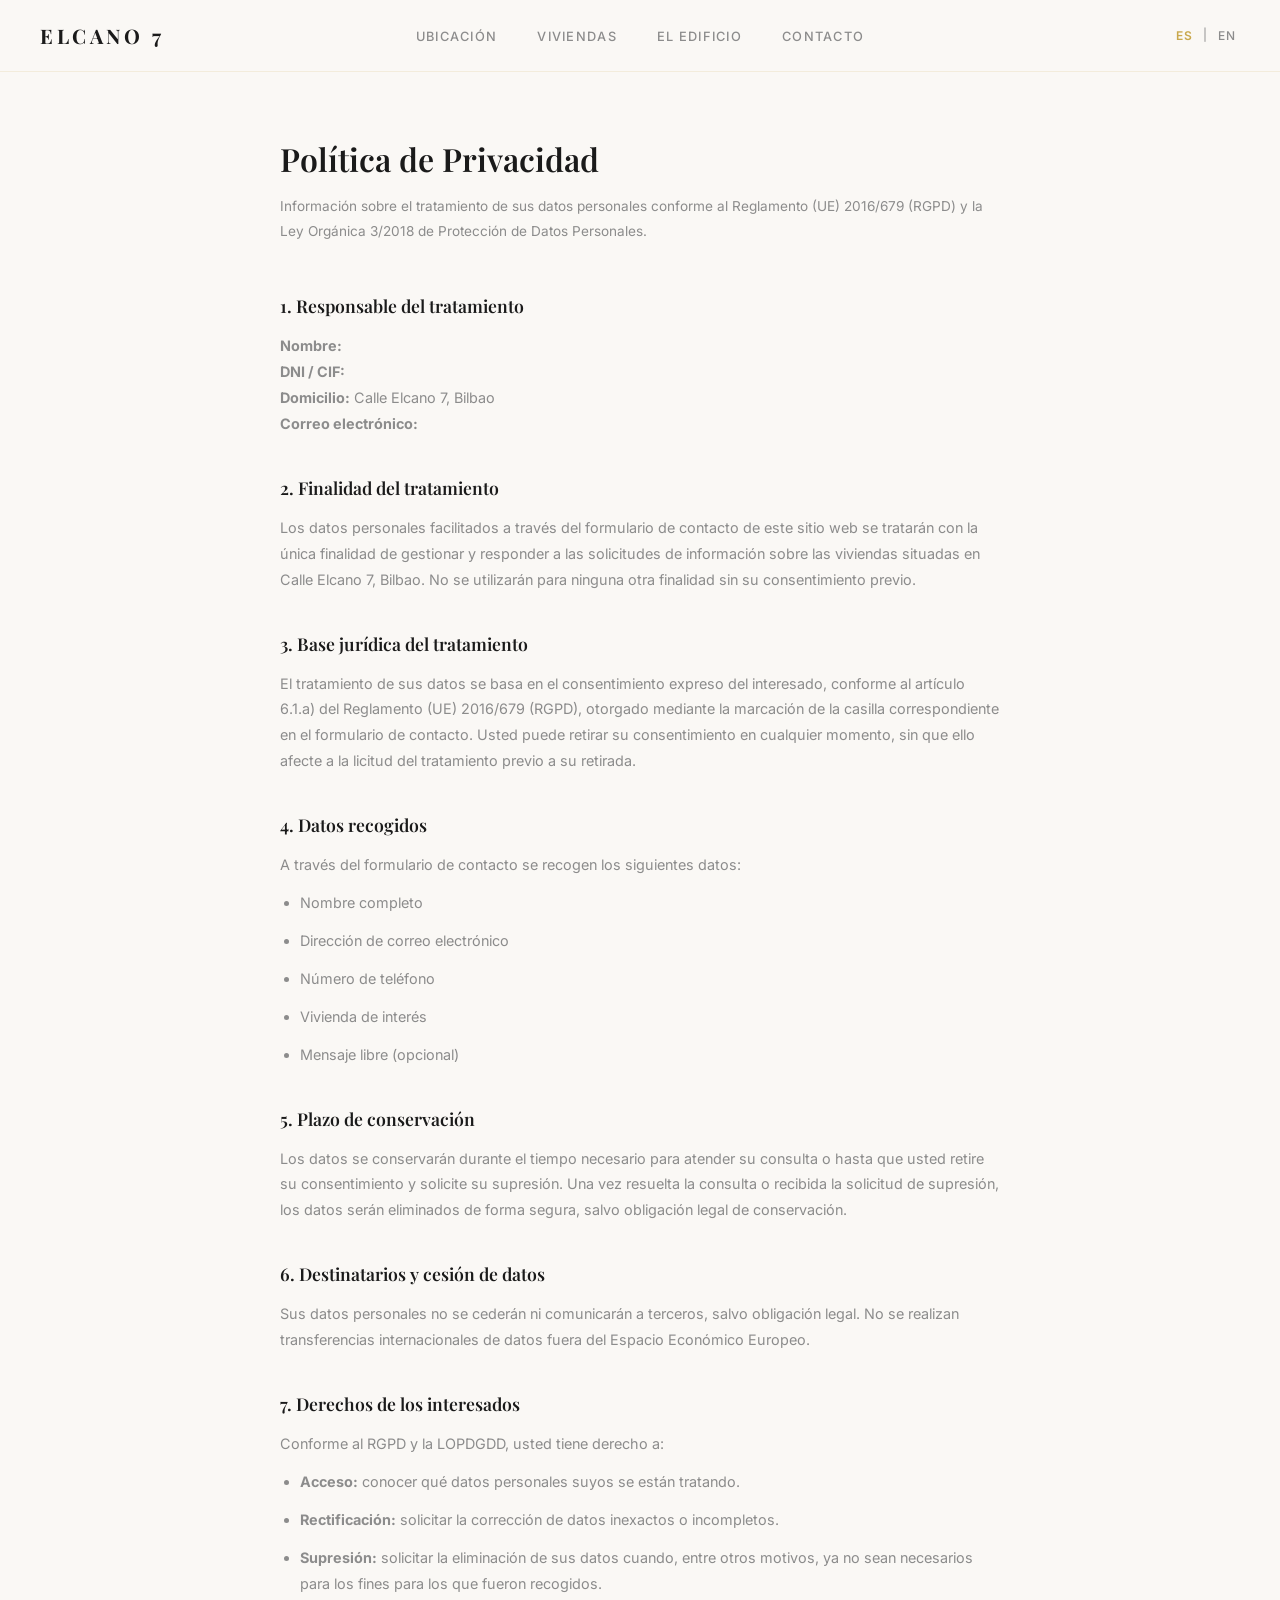
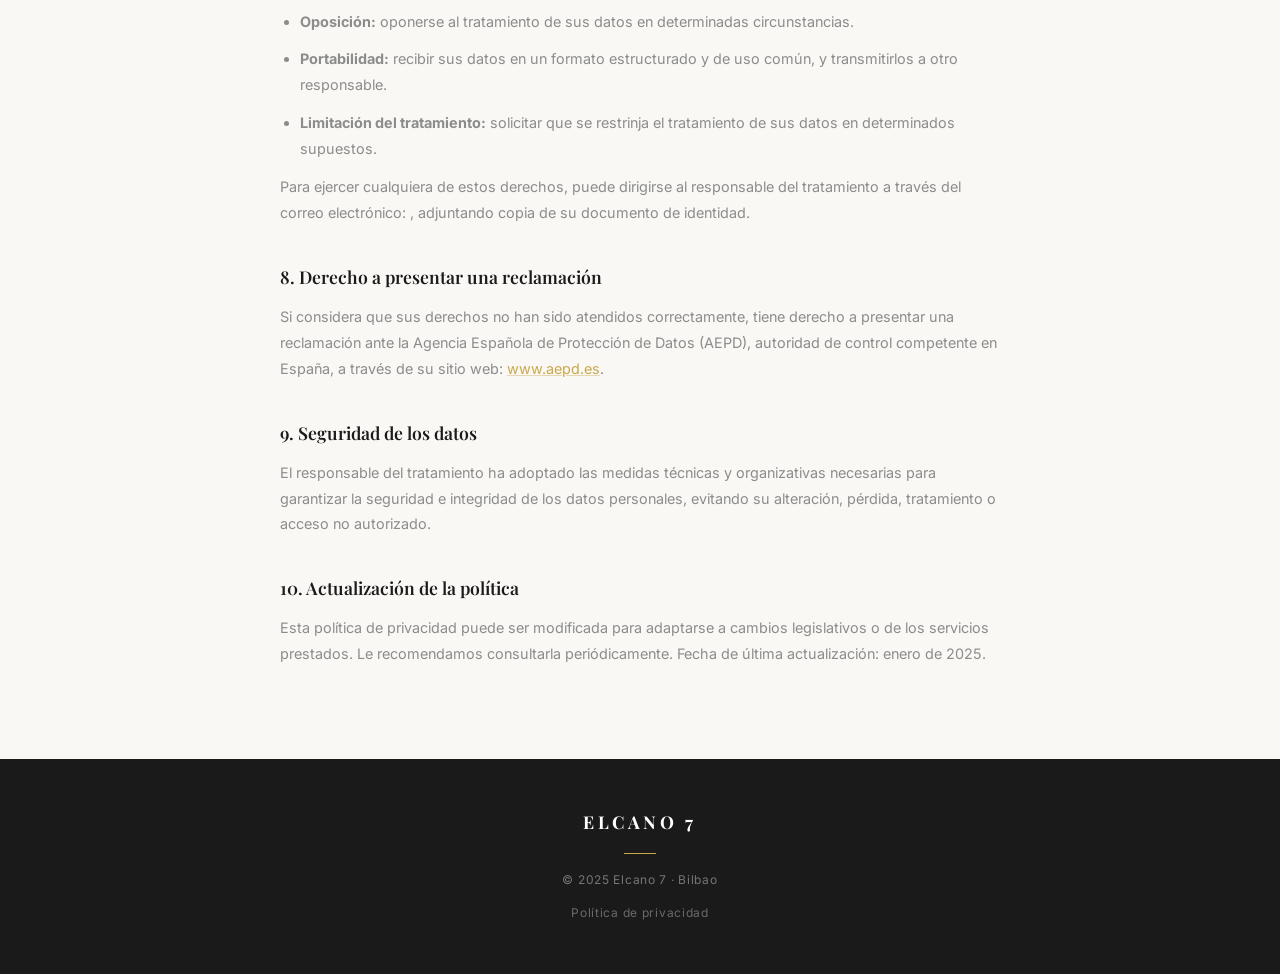
==== privacy.html @ c03bd3a0 "feat: initial build — Elcano 7 Bilbao luxury real estate site HTML/CSS/JS static site. ES/EN toggle," ====
<!DOCTYPE html>
<html lang="es">
<head>
  <meta charset="UTF-8">
  <meta name="viewport" content="width=device-width, initial-scale=1.0">
  <title>Política de Privacidad · Elcano 7 Bilbao</title>
  <meta name="description" content="Política de privacidad y protección de datos de Elcano 7 Bilbao conforme al RGPD.">

  <!-- Google Fonts -->
  <link rel="preconnect" href="https://fonts.googleapis.com">
  <link rel="preconnect" href="https://fonts.gstatic.com" crossorigin>
  <link href="https://fonts.googleapis.com/css2?family=Playfair+Display:ital,wght@0,400;0,600;0,700;1,400&family=Inter:wght@300;400;500;600&display=swap" rel="stylesheet">

  <!-- Styles -->
  <link rel="stylesheet" href="css/styles.css">
</head>
<body>

<!-- ══════════════════════════════════════════════════════════
     NAVBAR
     ══════════════════════════════════════════════════════════ -->
<nav>
  <div class="logo"><a href="index.html" style="text-decoration:none;color:inherit;">ELCANO 7</a></div>

  <ul class="nav-links">
    <li><a href="index.html#ubicacion" data-es="Ubicación" data-en="Location">Ubicación</a></li>
    <li><a href="index.html#viviendas" data-es="Viviendas" data-en="Residences">Viviendas</a></li>
    <li><a href="index.html#edificio" data-es="El Edificio" data-en="The Building">El Edificio</a></li>
    <li><a href="index.html#contacto" data-es="Contacto" data-en="Contact">Contacto</a></li>
  </ul>

  <div class="lang-toggle">
    <button class="lang-btn active" data-lang="es">ES</button>
    <span>|</span>
    <button class="lang-btn" data-lang="en">EN</button>
  </div>

  <button class="hamburger" aria-label="Menu" aria-expanded="false">☰</button>
</nav>

<!-- Mobile nav -->
<div class="nav-mobile">
  <a href="index.html#ubicacion" data-es="Ubicación" data-en="Location">Ubicación</a>
  <a href="index.html#viviendas" data-es="Viviendas" data-en="Residences">Viviendas</a>
  <a href="index.html#edificio" data-es="El Edificio" data-en="The Building">El Edificio</a>
  <a href="index.html#contacto" data-es="Contacto" data-en="Contact">Contacto</a>
  <div class="lang-row">
    <button class="lang-btn active" data-lang="es">ES</button>
    <span>|</span>
    <button class="lang-btn" data-lang="en">EN</button>
  </div>
</div>

<!-- ══════════════════════════════════════════════════════════
     CONTENIDO PRIVACIDAD
     ══════════════════════════════════════════════════════════ -->
<main class="privacy-page">

  <!-- ── ESPAÑOL ── -->
  <div class="privacy-lang-block active" data-lang="es">
    <h1>Política de Privacidad</h1>
    <p class="privacy-subtitle">Información sobre el tratamiento de sus datos personales conforme al Reglamento (UE) 2016/679 (RGPD) y la Ley Orgánica 3/2018 de Protección de Datos Personales.</p>

    <h2>1. Responsable del tratamiento</h2>
    <p>
      <strong>Nombre:</strong> <!-- RELLENAR: nombre completo del propietario --><br>
      <strong>DNI / CIF:</strong> <!-- RELLENAR: DNI o CIF del responsable --><br>
      <strong>Domicilio:</strong> Calle Elcano 7, Bilbao <!-- RELLENAR: código postal y municipio completo --><br>
      <strong>Correo electrónico:</strong> <!-- RELLENAR: email de contacto -->
    </p>

    <h2>2. Finalidad del tratamiento</h2>
    <p>Los datos personales facilitados a través del formulario de contacto de este sitio web se tratarán con la única finalidad de gestionar y responder a las solicitudes de información sobre las viviendas situadas en Calle Elcano 7, Bilbao. No se utilizarán para ninguna otra finalidad sin su consentimiento previo.</p>

    <h2>3. Base jurídica del tratamiento</h2>
    <p>El tratamiento de sus datos se basa en el consentimiento expreso del interesado, conforme al artículo 6.1.a) del Reglamento (UE) 2016/679 (RGPD), otorgado mediante la marcación de la casilla correspondiente en el formulario de contacto. Usted puede retirar su consentimiento en cualquier momento, sin que ello afecte a la licitud del tratamiento previo a su retirada.</p>

    <h2>4. Datos recogidos</h2>
    <p>A través del formulario de contacto se recogen los siguientes datos:</p>
    <ul>
      <li>Nombre completo</li>
      <li>Dirección de correo electrónico</li>
      <li>Número de teléfono</li>
      <li>Vivienda de interés</li>
      <li>Mensaje libre (opcional)</li>
    </ul>

    <h2>5. Plazo de conservación</h2>
    <p>Los datos se conservarán durante el tiempo necesario para atender su consulta o hasta que usted retire su consentimiento y solicite su supresión. Una vez resuelta la consulta o recibida la solicitud de supresión, los datos serán eliminados de forma segura, salvo obligación legal de conservación.</p>

    <h2>6. Destinatarios y cesión de datos</h2>
    <p>Sus datos personales no se cederán ni comunicarán a terceros, salvo obligación legal. No se realizan transferencias internacionales de datos fuera del Espacio Económico Europeo.</p>

    <h2>7. Derechos de los interesados</h2>
    <p>Conforme al RGPD y la LOPDGDD, usted tiene derecho a:</p>
    <ul>
      <li><strong>Acceso:</strong> conocer qué datos personales suyos se están tratando.</li>
      <li><strong>Rectificación:</strong> solicitar la corrección de datos inexactos o incompletos.</li>
      <li><strong>Supresión:</strong> solicitar la eliminación de sus datos cuando, entre otros motivos, ya no sean necesarios para los fines para los que fueron recogidos.</li>
      <li><strong>Oposición:</strong> oponerse al tratamiento de sus datos en determinadas circunstancias.</li>
      <li><strong>Portabilidad:</strong> recibir sus datos en un formato estructurado y de uso común, y transmitirlos a otro responsable.</li>
      <li><strong>Limitación del tratamiento:</strong> solicitar que se restrinja el tratamiento de sus datos en determinados supuestos.</li>
    </ul>
    <p>Para ejercer cualquiera de estos derechos, puede dirigirse al responsable del tratamiento a través del correo electrónico: <strong><!-- RELLENAR: email de contacto --></strong>, adjuntando copia de su documento de identidad.</p>

    <h2>8. Derecho a presentar una reclamación</h2>
    <p>Si considera que sus derechos no han sido atendidos correctamente, tiene derecho a presentar una reclamación ante la Agencia Española de Protección de Datos (AEPD), autoridad de control competente en España, a través de su sitio web: <a href="https://www.aepd.es" target="_blank" rel="noopener noreferrer">www.aepd.es</a>.</p>

    <h2>9. Seguridad de los datos</h2>
    <p>El responsable del tratamiento ha adoptado las medidas técnicas y organizativas necesarias para garantizar la seguridad e integridad de los datos personales, evitando su alteración, pérdida, tratamiento o acceso no autorizado.</p>

    <h2>10. Actualización de la política</h2>
    <p>Esta política de privacidad puede ser modificada para adaptarse a cambios legislativos o de los servicios prestados. Le recomendamos consultarla periódicamente. Fecha de última actualización: enero de 2025.</p>
  </div>

  <!-- ── ENGLISH ── -->
  <div class="privacy-lang-block" data-lang="en">
    <h1>Privacy Policy</h1>
    <p class="privacy-subtitle">Information on the processing of your personal data in accordance with Regulation (EU) 2016/679 (GDPR) and Spanish Organic Law 3/2018 on Personal Data Protection.</p>

    <h2>1. Data Controller</h2>
    <p>
      <strong>Name:</strong> <!-- FILL IN: full name of the owner --><br>
      <strong>ID / Tax Number:</strong> <!-- FILL IN: DNI or CIF of the controller --><br>
      <strong>Address:</strong> Calle Elcano 7, Bilbao <!-- FILL IN: postcode and full municipality --><br>
      <strong>Email:</strong> <!-- FILL IN: contact email address -->
    </p>

    <h2>2. Purpose of Processing</h2>
    <p>The personal data provided through the contact form on this website will be processed solely for the purpose of managing and responding to requests for information about the residences located at Calle Elcano 7, Bilbao. They will not be used for any other purpose without your prior consent.</p>

    <h2>3. Legal Basis for Processing</h2>
    <p>The processing of your data is based on your express consent, pursuant to Article 6(1)(a) of Regulation (EU) 2016/679 (GDPR), given by ticking the corresponding box in the contact form. You may withdraw your consent at any time without affecting the lawfulness of the processing carried out prior to withdrawal.</p>

    <h2>4. Data Collected</h2>
    <p>The following data are collected through the contact form:</p>
    <ul>
      <li>Full name</li>
      <li>Email address</li>
      <li>Phone number</li>
      <li>Residence of interest</li>
      <li>Free-text message (optional)</li>
    </ul>

    <h2>5. Retention Period</h2>
    <p>Your data will be retained for as long as necessary to address your enquiry, or until you withdraw your consent and request deletion. Once the enquiry has been resolved or a deletion request has been received, your data will be securely erased, unless there is a legal obligation to retain it.</p>

    <h2>6. Recipients and Data Transfers</h2>
    <p>Your personal data will not be disclosed or transferred to third parties, except where required by law. No international transfers of data outside the European Economic Area are carried out.</p>

    <h2>7. Your Rights</h2>
    <p>Under the GDPR and Spanish data protection law, you have the right to:</p>
    <ul>
      <li><strong>Access:</strong> know which of your personal data are being processed.</li>
      <li><strong>Rectification:</strong> request the correction of inaccurate or incomplete data.</li>
      <li><strong>Erasure:</strong> request the deletion of your data when, among other reasons, it is no longer necessary for the purposes for which it was collected.</li>
      <li><strong>Objection:</strong> object to the processing of your data in certain circumstances.</li>
      <li><strong>Portability:</strong> receive your data in a structured, commonly used format and transmit it to another controller.</li>
      <li><strong>Restriction of processing:</strong> request that the processing of your data be restricted in certain cases.</li>
    </ul>
    <p>To exercise any of these rights, please contact the data controller at: <strong><!-- FILL IN: contact email address --></strong>, attaching a copy of your identity document.</p>

    <h2>8. Right to Lodge a Complaint</h2>
    <p>If you believe your rights have not been properly attended to, you have the right to lodge a complaint with the Spanish Data Protection Agency (AEPD), the competent supervisory authority in Spain, through its website: <a href="https://www.aepd.es" target="_blank" rel="noopener noreferrer">www.aepd.es</a>.</p>

    <h2>9. Data Security</h2>
    <p>The data controller has implemented the necessary technical and organisational measures to ensure the security and integrity of personal data, preventing its alteration, loss, processing or unauthorised access.</p>

    <h2>10. Policy Updates</h2>
    <p>This privacy policy may be amended to adapt to legislative changes or changes in the services provided. We recommend consulting it periodically. Last updated: January 2025.</p>
  </div>

</main>

<!-- ══════════════════════════════════════════════════════════
     FOOTER
     ══════════════════════════════════════════════════════════ -->
<footer>
  <div class="footer-logo">ELCANO 7</div>
  <div class="footer-divider"></div>
  <p>&copy; 2025 Elcano 7 · Bilbao</p>
  <a href="privacy.html" data-es="Política de privacidad" data-en="Privacy policy">Política de privacidad</a>
</footer>

<!-- Scripts -->
<script src="js/main.js"></script>

</body>
</html>
---- css/styles.css ----
/* ============================================================
   ELCANO 7 · BILBAO — Styles
   ============================================================ */

/* ── Google Fonts ── */
@import url('https://fonts.googleapis.com/css2?family=Playfair+Display:ital,wght@0,400;0,600;0,700;1,400&family=Inter:wght@300;400;500;600&display=swap');

/* ── Reset & Base ── */
*, *::before, *::after {
  box-sizing: border-box;
  margin: 0;
  padding: 0;
}

:root {
  --bg:          #FAF8F5;
  --text:        #1A1A1A;
  --gold:        #C9A84C;
  --gold-dark:   #A8873A;
  --secondary:   #8C8C8C;
  --footer-bg:   #1A1A1A;
  --form-bg:     #F0EDE7;
  --border:      #D8D4CC;
  --placeholder: #E8E4DC;
  --error:       #B94040;

  --font-serif: 'Playfair Display', Georgia, serif;
  --font-sans:  'Inter', system-ui, sans-serif;

  --nav-h: 72px;
  --max-w: 1200px;
  --max-w-text: 800px;
  --max-w-form: 640px;
  --transition: 0.3s ease;
}

html {
  scroll-behavior: smooth;
  font-size: 16px;
}

body {
  background: var(--bg);
  color: var(--text);
  font-family: var(--font-sans);
  font-weight: 400;
  line-height: 1.7;
  -webkit-font-smoothing: antialiased;
}

img {
  display: block;
  max-width: 100%;
  height: auto;
}

a {
  color: inherit;
  text-decoration: none;
}

ul {
  list-style: none;
}

button {
  cursor: pointer;
  font-family: inherit;
  border: none;
  background: none;
}

/* ── Utilities ── */
.container {
  max-width: var(--max-w);
  margin: 0 auto;
  padding: 0 40px;
}

.hidden {
  display: none !important;
}

/* ── Fade-in (Intersection Observer) ── */
.fade-in {
  opacity: 0;
  transform: translateY(28px);
  transition: opacity 0.7s ease, transform 0.7s ease;
}

.fade-in.visible {
  opacity: 1;
  transform: none;
}

/* ============================================================
   NAVBAR
   ============================================================ */
nav {
  position: fixed;
  top: 0;
  left: 0;
  right: 0;
  z-index: 1000;
  height: var(--nav-h);
  display: flex;
  align-items: center;
  justify-content: space-between;
  padding: 0 40px;
  background: rgba(250, 248, 245, 0.95);
  backdrop-filter: blur(8px);
  -webkit-backdrop-filter: blur(8px);
  border-bottom: 1px solid rgba(201, 168, 76, 0.15);
  transition: box-shadow var(--transition);
}

nav.scrolled {
  box-shadow: 0 2px 20px rgba(0,0,0,0.06);
}

.logo {
  font-family: var(--font-serif);
  font-size: 1.25rem;
  font-weight: 700;
  letter-spacing: 0.18em;
  color: var(--text);
  flex-shrink: 0;
}

.nav-links {
  display: flex;
  align-items: center;
  gap: 40px;
  position: absolute;
  left: 50%;
  transform: translateX(-50%);
}

.nav-links a {
  font-size: 0.8rem;
  font-weight: 500;
  letter-spacing: 0.1em;
  text-transform: uppercase;
  color: var(--secondary);
  transition: color var(--transition);
  position: relative;
}

.nav-links a::after {
  content: '';
  position: absolute;
  bottom: -3px;
  left: 0;
  right: 0;
  height: 1px;
  background: var(--gold);
  transform: scaleX(0);
  transition: transform var(--transition);
  transform-origin: center;
}

.nav-links a:hover,
.nav-links a.active {
  color: var(--text);
}

.nav-links a:hover::after,
.nav-links a.active::after {
  transform: scaleX(1);
}

.lang-toggle {
  display: flex;
  align-items: center;
  gap: 6px;
  font-size: 0.75rem;
  letter-spacing: 0.08em;
  color: var(--secondary);
  flex-shrink: 0;
}

.lang-btn {
  font-size: 0.75rem;
  font-weight: 500;
  letter-spacing: 0.08em;
  color: var(--secondary);
  padding: 2px 4px;
  transition: color var(--transition);
}

.lang-btn.active {
  color: var(--gold);
  font-weight: 600;
}

.lang-btn:hover {
  color: var(--text);
}

.hamburger {
  display: none;
  font-size: 1.4rem;
  color: var(--text);
  padding: 4px;
  line-height: 1;
}

/* Mobile nav */
.nav-mobile {
  display: none;
  position: fixed;
  top: var(--nav-h);
  left: 0;
  right: 0;
  background: rgba(250, 248, 245, 0.98);
  backdrop-filter: blur(10px);
  -webkit-backdrop-filter: blur(10px);
  padding: 24px 40px 32px;
  z-index: 999;
  border-bottom: 1px solid var(--border);
  flex-direction: column;
  gap: 0;
}

.nav-mobile.open {
  display: flex;
}

.nav-mobile a {
  font-size: 0.875rem;
  font-weight: 500;
  letter-spacing: 0.1em;
  text-transform: uppercase;
  color: var(--secondary);
  padding: 14px 0;
  border-bottom: 1px solid rgba(201, 168, 76, 0.12);
  transition: color var(--transition);
}

.nav-mobile a:last-of-type {
  border-bottom: none;
}

.nav-mobile a:hover {
  color: var(--text);
}

.nav-mobile .lang-row {
  display: flex;
  align-items: center;
  gap: 8px;
  padding-top: 20px;
  font-size: 0.75rem;
  color: var(--secondary);
}

/* ============================================================
   HERO
   ============================================================ */
#hero {
  position: relative;
  height: 100vh;
  min-height: 600px;
  display: flex;
  align-items: center;
  justify-content: center;
  overflow: hidden;
}

#hero img.hero-bg {
  position: absolute;
  inset: 0;
  width: 100%;
  height: 100%;
  object-fit: cover;
  object-position: center;
  z-index: 0;
}

#hero .hero-overlay {
  position: absolute;
  inset: 0;
  background: linear-gradient(
    to bottom,
    rgba(10, 10, 10, 0.55) 0%,
    rgba(10, 10, 10, 0.45) 60%,
    rgba(10, 10, 10, 0.65) 100%
  );
  z-index: 1;
}

.hero-content {
  position: relative;
  z-index: 2;
  text-align: center;
  color: #fff;
  padding: 0 24px;
}

.hero-content h1 {
  font-family: var(--font-serif);
  font-size: clamp(3rem, 7vw, 6rem);
  font-weight: 700;
  letter-spacing: 0.25em;
  line-height: 1;
  margin-bottom: 20px;
}

.hero-content .hero-subtitle {
  font-size: clamp(0.875rem, 2vw, 1.05rem);
  font-weight: 300;
  letter-spacing: 0.2em;
  text-transform: uppercase;
  color: rgba(255,255,255,0.85);
}

.hero-gold-line {
  width: 40px;
  height: 1px;
  background: var(--gold);
  margin: 20px auto;
}

/* Scroll indicator */
.scroll-indicator {
  position: absolute;
  bottom: 36px;
  left: 50%;
  transform: translateX(-50%);
  z-index: 2;
  display: flex;
  flex-direction: column;
  align-items: center;
  gap: 6px;
  color: rgba(255,255,255,0.6);
  font-size: 0.65rem;
  letter-spacing: 0.15em;
  text-transform: uppercase;
  transition: opacity 0.4s ease;
}

.scroll-indicator.hidden-indicator {
  opacity: 0;
  pointer-events: none;
}

.scroll-arrow {
  animation: bounce 2s infinite;
  font-size: 1.4rem;
  color: rgba(255,255,255,0.7);
  line-height: 1;
}

@keyframes bounce {
  0%, 100% { transform: translateY(0); }
  50%       { transform: translateY(7px); }
}

/* ============================================================
   INTRO
   ============================================================ */
#intro {
  padding: 100px 40px;
  text-align: center;
}

#intro .intro-inner {
  max-width: var(--max-w-text);
  margin: 0 auto;
}

#intro .eyebrow {
  font-size: 0.7rem;
  font-weight: 500;
  letter-spacing: 0.2em;
  text-transform: uppercase;
  color: var(--gold);
  margin-bottom: 24px;
}

#intro h2 {
  font-family: var(--font-serif);
  font-size: clamp(1.6rem, 3vw, 2.4rem);
  font-weight: 400;
  line-height: 1.4;
  margin-bottom: 28px;
  font-style: italic;
}

#intro p {
  font-size: 1rem;
  color: var(--secondary);
  line-height: 1.85;
}

/* ============================================================
   SECTION COMMON
   ============================================================ */
section {
  padding: 100px 0;
}

.section-eyebrow {
  font-size: 0.7rem;
  font-weight: 500;
  letter-spacing: 0.2em;
  text-transform: uppercase;
  color: var(--gold);
  margin-bottom: 16px;
  display: block;
}

.section-title {
  font-family: var(--font-serif);
  font-size: clamp(1.5rem, 3vw, 2.2rem);
  font-weight: 600;
  line-height: 1.3;
  margin-bottom: 24px;
}

.section-text {
  font-size: 0.95rem;
  color: var(--secondary);
  line-height: 1.85;
  max-width: 520px;
}

/* ============================================================
   UBICACION
   ============================================================ */
#ubicacion .container {
  display: grid;
  grid-template-columns: 1fr 1fr;
  gap: 80px;
  align-items: center;
}

#ubicacion .ubicacion-text {
  padding-right: 20px;
}

#ubicacion .ubicacion-img {
  position: relative;
  overflow: hidden;
}

#ubicacion .ubicacion-img img {
  width: 100%;
  height: 480px;
  object-fit: cover;
  display: block;
  transition: transform 0.6s ease;
}

#ubicacion .ubicacion-img:hover img {
  transform: scale(1.03);
}

#ubicacion .ubicacion-img::before {
  content: '';
  position: absolute;
  inset: -8px;
  border: 1px solid rgba(201, 168, 76, 0.3);
  z-index: 1;
  pointer-events: none;
  transform: translate(8px, 8px);
}

/* ============================================================
   VIVIENDAS
   ============================================================ */
#viviendas {
  background: var(--bg);
}

#viviendas .viviendas-header {
  text-align: center;
  margin-bottom: 64px;
}

#viviendas .viviendas-header .section-text {
  max-width: 600px;
  margin: 0 auto;
}

.viviendas-grid {
  display: grid;
  grid-template-columns: 1fr 1fr;
  gap: 40px;
  max-width: var(--max-w);
  margin: 0 auto;
  padding: 0 40px;
}

/* Tarjeta residencia */
.residencia {
  background: #fff;
  border: 1px solid var(--border);
  overflow: hidden;
  transition: box-shadow var(--transition);
}

.residencia:hover {
  box-shadow: 0 12px 40px rgba(0,0,0,0.08);
}

/* Galería */
.galeria {
  position: relative;
  overflow: hidden;
  background: var(--placeholder);
  aspect-ratio: 4/3;
}

.galeria-slide {
  position: absolute;
  inset: 0;
  display: flex;
  align-items: center;
  justify-content: center;
  opacity: 0;
  transition: opacity 0.5s ease;
  background: var(--placeholder);
}

.galeria-slide.active {
  opacity: 1;
}

.galeria-slide span {
  font-family: var(--font-serif);
  font-size: 0.85rem;
  color: var(--secondary);
  letter-spacing: 0.08em;
  font-style: italic;
}

.galeria-btn {
  position: absolute;
  top: 50%;
  transform: translateY(-50%);
  z-index: 10;
  width: 36px;
  height: 36px;
  background: rgba(250, 248, 245, 0.9);
  color: var(--text);
  font-size: 1.2rem;
  display: flex;
  align-items: center;
  justify-content: center;
  transition: background var(--transition), color var(--transition);
  border: 1px solid rgba(201, 168, 76, 0.2);
}

.galeria-btn:hover {
  background: var(--gold);
  color: #fff;
}

.galeria-prev { left: 12px; }
.galeria-next { right: 12px; }

.galeria-dots {
  position: absolute;
  bottom: 12px;
  left: 50%;
  transform: translateX(-50%);
  display: flex;
  gap: 6px;
  z-index: 10;
}

.galeria-dot {
  width: 6px;
  height: 6px;
  border-radius: 50%;
  background: rgba(255,255,255,0.5);
  border: 1px solid rgba(255,255,255,0.6);
  cursor: pointer;
  transition: background var(--transition);
}

.galeria-dot.active {
  background: var(--gold);
  border-color: var(--gold);
}

/* Residencia info */
.residencia-info {
  padding: 32px 36px 40px;
}

.residencia-info h3 {
  font-family: var(--font-serif);
  font-size: 1.35rem;
  font-weight: 600;
  margin-bottom: 6px;
}

.residencia-badge {
  font-size: 0.7rem;
  font-weight: 500;
  letter-spacing: 0.12em;
  text-transform: uppercase;
  color: var(--gold);
  margin-bottom: 20px;
}

.caracteristicas {
  margin-bottom: 32px;
  display: flex;
  flex-direction: column;
  gap: 8px;
}

.caracteristicas li {
  display: flex;
  align-items: flex-start;
  gap: 10px;
  font-size: 0.875rem;
  color: var(--secondary);
  line-height: 1.5;
}

.caracteristicas li::before {
  content: '◆';
  color: var(--gold);
  font-size: 0.45rem;
  flex-shrink: 0;
  margin-top: 5px;
}

.btn-cta {
  display: inline-block;
  padding: 13px 32px;
  background: transparent;
  border: 1px solid var(--gold);
  color: var(--gold);
  font-size: 0.75rem;
  font-weight: 600;
  letter-spacing: 0.15em;
  text-transform: uppercase;
  transition: background var(--transition), color var(--transition);
}

.btn-cta:hover {
  background: var(--gold);
  color: #fff;
}

/* ============================================================
   EDIFICIO
   ============================================================ */
#edificio .container {
  display: grid;
  grid-template-columns: 1fr 1fr;
  gap: 80px;
  align-items: center;
}

#edificio .edificio-img {
  overflow: hidden;
  position: relative;
}

#edificio .edificio-img img {
  width: 100%;
  height: 560px;
  object-fit: cover;
  display: block;
  transition: transform 0.6s ease;
}

#edificio .edificio-img:hover img {
  transform: scale(1.03);
}

#edificio .edificio-img::after {
  content: '';
  position: absolute;
  inset: -8px;
  border: 1px solid rgba(201, 168, 76, 0.3);
  z-index: 1;
  pointer-events: none;
  transform: translate(-8px, 8px);
}

#edificio .edificio-text {
  padding-left: 20px;
}

/* ============================================================
   FORMULARIO
   ============================================================ */
#contacto {
  background: var(--form-bg);
  padding: 100px 40px;
}

#contacto .form-header {
  text-align: center;
  max-width: var(--max-w-form);
  margin: 0 auto 56px;
}

#contact-form {
  max-width: var(--max-w-form);
  margin: 0 auto;
}

.form-group {
  position: relative;
  margin-bottom: 36px;
}

.form-group label {
  display: block;
  font-size: 0.7rem;
  font-weight: 500;
  letter-spacing: 0.12em;
  text-transform: uppercase;
  color: var(--secondary);
  margin-bottom: 8px;
  transition: color var(--transition);
}

.form-group:focus-within label {
  color: var(--gold);
}

.form-group input,
.form-group select,
.form-group textarea {
  width: 100%;
  background: transparent;
  border: none;
  border-bottom: 1px solid var(--border);
  padding: 10px 0 10px;
  font-family: var(--font-sans);
  font-size: 0.9rem;
  color: var(--text);
  outline: none;
  transition: border-color var(--transition);
  -webkit-appearance: none;
  appearance: none;
  border-radius: 0;
}

.form-group select {
  cursor: pointer;
  background-image: url("data:image/svg+xml,%3Csvg xmlns='http://www.w3.org/2000/svg' width='12' height='8' viewBox='0 0 12 8'%3E%3Cpath d='M1 1l5 5 5-5' stroke='%238C8C8C' stroke-width='1.5' fill='none' stroke-linecap='round' stroke-linejoin='round'/%3E%3C/svg%3E");
  background-repeat: no-repeat;
  background-position: right 4px center;
  padding-right: 24px;
}

.form-group textarea {
  resize: vertical;
  min-height: 100px;
}

.form-group input:focus,
.form-group select:focus,
.form-group textarea:focus {
  border-bottom-color: var(--gold);
}

.form-group input::placeholder,
.form-group textarea::placeholder {
  color: var(--border);
}

/* Checkbox */
.checkbox-group {
  display: flex;
  align-items: flex-start;
  gap: 12px;
  margin-bottom: 36px;
}

.checkbox-group input[type="checkbox"] {
  width: 18px;
  height: 18px;
  flex-shrink: 0;
  margin-top: 2px;
  border: 1px solid var(--border);
  border-bottom: 1px solid var(--border);
  accent-color: var(--gold);
  cursor: pointer;
  appearance: auto;
  -webkit-appearance: auto;
}

.checkbox-group label {
  font-size: 0.825rem;
  color: var(--secondary);
  text-transform: none;
  letter-spacing: 0;
  font-weight: 400;
  line-height: 1.5;
  margin-bottom: 0;
}

.checkbox-group label a {
  color: var(--gold);
  text-decoration: underline;
  text-decoration-color: rgba(201, 168, 76, 0.4);
}

.checkbox-group label a:hover {
  text-decoration-color: var(--gold);
}

/* Error */
.form-error {
  display: block;
  font-size: 0.75rem;
  color: var(--error);
  margin-top: 6px;
  min-height: 18px;
  letter-spacing: 0.01em;
}

.form-group.has-error input,
.form-group.has-error select,
.form-group.has-error textarea {
  border-bottom-color: var(--error);
}

.checkbox-group.has-error .form-error {
  display: block;
}

/* Submit */
.btn-submit {
  width: 100%;
  padding: 16px 32px;
  background: var(--gold);
  color: #fff;
  font-size: 0.8rem;
  font-weight: 600;
  letter-spacing: 0.18em;
  text-transform: uppercase;
  border: none;
  transition: background var(--transition), transform var(--transition);
  margin-top: 8px;
}

.btn-submit:hover {
  background: var(--gold-dark);
}

.btn-submit:active {
  transform: scale(0.99);
}

.btn-submit:disabled {
  opacity: 0.6;
  cursor: not-allowed;
}

/* Success message */
#form-success {
  margin-top: 32px;
  padding: 28px 32px;
  border: 1px solid rgba(201, 168, 76, 0.3);
  background: rgba(201, 168, 76, 0.05);
  text-align: center;
}

#form-success p {
  font-family: var(--font-serif);
  font-size: 1rem;
  font-style: italic;
  color: var(--text);
  line-height: 1.7;
}

/* ============================================================
   FOOTER
   ============================================================ */
footer {
  background: var(--footer-bg);
  padding: 48px 40px;
  text-align: center;
}

.footer-logo {
  font-family: var(--font-serif);
  font-size: 1.1rem;
  font-weight: 700;
  letter-spacing: 0.2em;
  color: #fff;
  margin-bottom: 12px;
}

.footer-divider {
  width: 32px;
  height: 1px;
  background: var(--gold);
  margin: 16px auto;
}

footer p {
  font-size: 0.75rem;
  color: rgba(255,255,255,0.4);
  letter-spacing: 0.06em;
  margin-bottom: 8px;
}

footer a {
  font-size: 0.75rem;
  color: rgba(255,255,255,0.35);
  letter-spacing: 0.06em;
  transition: color var(--transition);
}

footer a:hover {
  color: var(--gold);
}

/* ============================================================
   PRIVACY PAGE
   ============================================================ */
.privacy-page {
  padding: calc(var(--nav-h) + 60px) 40px 80px;
  max-width: 800px;
  margin: 0 auto;
}

.privacy-page h1 {
  font-family: var(--font-serif);
  font-size: 2rem;
  font-weight: 600;
  margin-bottom: 8px;
}

.privacy-page .privacy-subtitle {
  font-size: 0.85rem;
  color: var(--secondary);
  margin-bottom: 48px;
}

.privacy-page h2 {
  font-family: var(--font-serif);
  font-size: 1.1rem;
  font-weight: 600;
  margin: 36px 0 12px;
  color: var(--text);
}

.privacy-page p,
.privacy-page li {
  font-size: 0.9rem;
  color: var(--secondary);
  line-height: 1.8;
  margin-bottom: 12px;
}

.privacy-page ul {
  list-style: disc;
  padding-left: 20px;
  margin-bottom: 12px;
}

.privacy-page a {
  color: var(--gold);
  text-decoration: underline;
  text-decoration-color: rgba(201, 168, 76, 0.4);
}

.privacy-page a:hover {
  text-decoration-color: var(--gold);
}

.privacy-lang-block { display: none; }
.privacy-lang-block.active { display: block; }

/* ============================================================
   RESPONSIVE — 1200px
   ============================================================ */
@media (max-width: 1200px) {
  .viviendas-grid {
    gap: 28px;
    padding: 0 32px;
  }

  #ubicacion .container,
  #edificio .container {
    gap: 56px;
  }
}

/* ============================================================
   RESPONSIVE — 768px
   ============================================================ */
@media (max-width: 768px) {
  :root { --nav-h: 60px; }

  .container { padding: 0 24px; }

  /* Nav */
  nav {
    padding: 0 24px;
  }

  .nav-links {
    display: none;
  }

  .lang-toggle {
    display: none;
  }

  .hamburger {
    display: block;
  }

  .nav-mobile {
    padding: 20px 24px 28px;
  }

  /* Sections */
  section { padding: 72px 0; }

  #intro { padding: 72px 24px; }

  /* Ubicacion */
  #ubicacion .container {
    grid-template-columns: 1fr;
    gap: 40px;
  }

  #ubicacion .ubicacion-text {
    padding-right: 0;
  }

  #ubicacion .ubicacion-img img {
    height: 320px;
  }

  /* Viviendas */
  .viviendas-grid {
    grid-template-columns: 1fr;
    padding: 0 24px;
    gap: 40px;
  }

  /* Edificio */
  #edificio .container {
    grid-template-columns: 1fr;
    gap: 40px;
  }

  #edificio .edificio-img {
    order: -1;
  }

  #edificio .edificio-img img {
    height: 300px;
  }

  #edificio .edificio-text {
    padding-left: 0;
  }

  /* Formulario */
  #contacto { padding: 72px 24px; }

  /* Footer */
  footer { padding: 40px 24px; }
}

/* ============================================================
   RESPONSIVE — 375px
   ============================================================ */
@media (max-width: 375px) {
  .hero-content h1 {
    font-size: 2.6rem;
    letter-spacing: 0.15em;
  }

  .hero-content .hero-subtitle {
    font-size: 0.75rem;
  }

  .residencia-info {
    padding: 24px 20px 28px;
  }

  .btn-cta {
    width: 100%;
    text-align: center;
  }
}
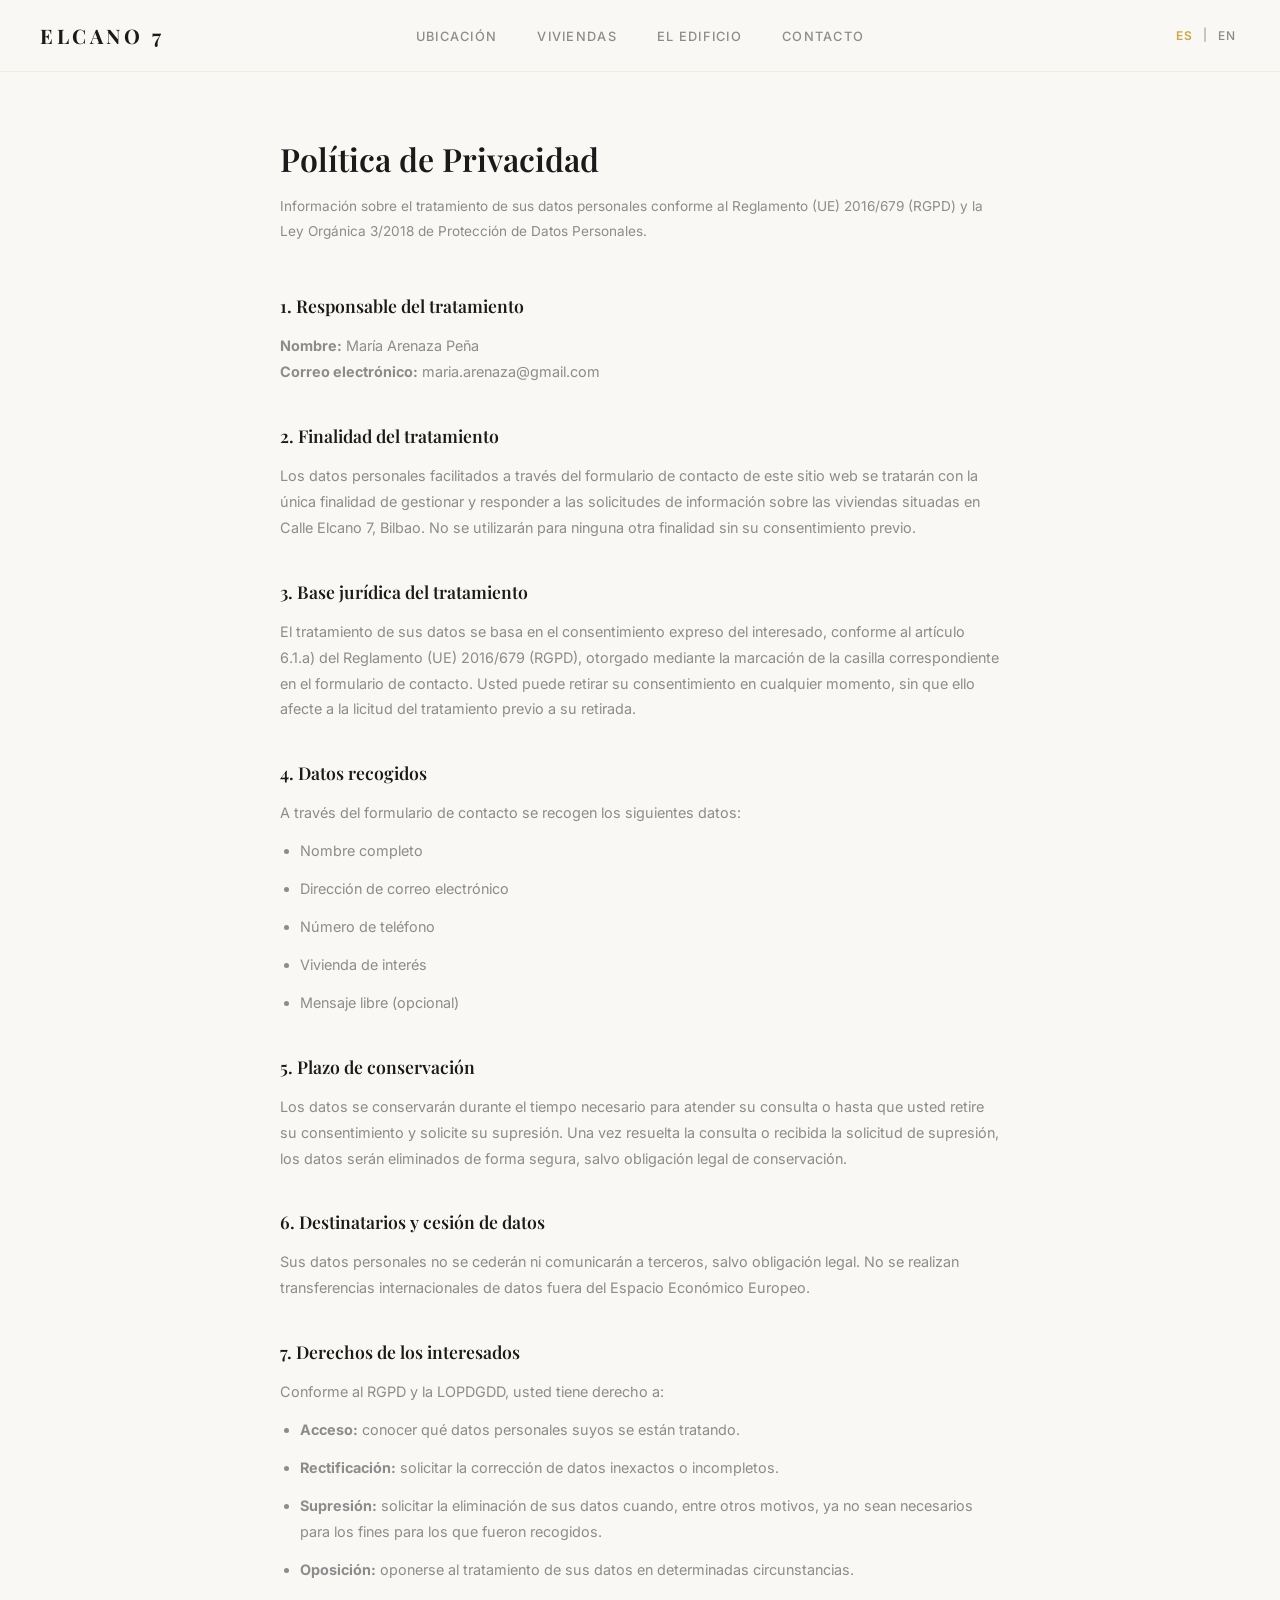
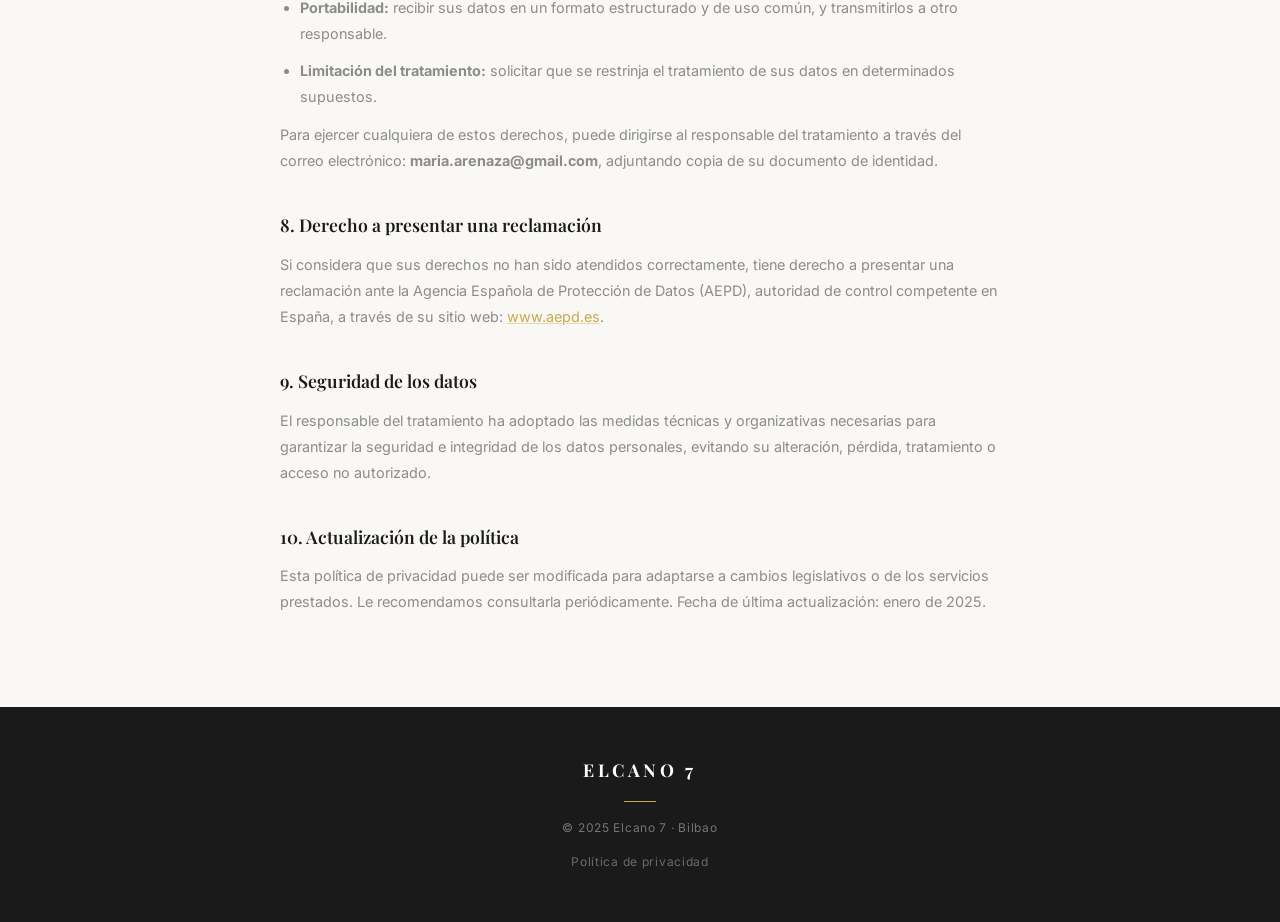
==== commit 49f97d67: "fix: fill privacy policy — María Arenaza Peña, maria.arenaza@gmail.com Co-Authored-By: Claude Sonnet" ====
--- a/privacy.html
+++ b/privacy.html
@@ -63,10 +63,8 @@
 
     <h2>1. Responsable del tratamiento</h2>
     <p>
-      <strong>Nombre:</strong> <!-- RELLENAR: nombre completo del propietario --><br>
-      <strong>DNI / CIF:</strong> <!-- RELLENAR: DNI o CIF del responsable --><br>
-      <strong>Domicilio:</strong> Calle Elcano 7, Bilbao <!-- RELLENAR: código postal y municipio completo --><br>
-      <strong>Correo electrónico:</strong> <!-- RELLENAR: email de contacto -->
+      <strong>Nombre:</strong> María Arenaza Peña<br>
+      <strong>Correo electrónico:</strong> maria.arenaza@gmail.com
     </p>
 
     <h2>2. Finalidad del tratamiento</h2>
@@ -101,7 +99,7 @@
       <li><strong>Portabilidad:</strong> recibir sus datos en un formato estructurado y de uso común, y transmitirlos a otro responsable.</li>
       <li><strong>Limitación del tratamiento:</strong> solicitar que se restrinja el tratamiento de sus datos en determinados supuestos.</li>
     </ul>
-    <p>Para ejercer cualquiera de estos derechos, puede dirigirse al responsable del tratamiento a través del correo electrónico: <strong><!-- RELLENAR: email de contacto --></strong>, adjuntando copia de su documento de identidad.</p>
+    <p>Para ejercer cualquiera de estos derechos, puede dirigirse al responsable del tratamiento a través del correo electrónico: <strong>maria.arenaza@gmail.com</strong>, adjuntando copia de su documento de identidad.</p>
 
     <h2>8. Derecho a presentar una reclamación</h2>
     <p>Si considera que sus derechos no han sido atendidos correctamente, tiene derecho a presentar una reclamación ante la Agencia Española de Protección de Datos (AEPD), autoridad de control competente en España, a través de su sitio web: <a href="https://www.aepd.es" target="_blank" rel="noopener noreferrer">www.aepd.es</a>.</p>
@@ -120,10 +118,8 @@
 
     <h2>1. Data Controller</h2>
     <p>
-      <strong>Name:</strong> <!-- FILL IN: full name of the owner --><br>
-      <strong>ID / Tax Number:</strong> <!-- FILL IN: DNI or CIF of the controller --><br>
-      <strong>Address:</strong> Calle Elcano 7, Bilbao <!-- FILL IN: postcode and full municipality --><br>
-      <strong>Email:</strong> <!-- FILL IN: contact email address -->
+      <strong>Name:</strong> María Arenaza Peña<br>
+      <strong>Email:</strong> maria.arenaza@gmail.com
     </p>
 
     <h2>2. Purpose of Processing</h2>
@@ -158,7 +154,7 @@
       <li><strong>Portability:</strong> receive your data in a structured, commonly used format and transmit it to another controller.</li>
       <li><strong>Restriction of processing:</strong> request that the processing of your data be restricted in certain cases.</li>
     </ul>
-    <p>To exercise any of these rights, please contact the data controller at: <strong><!-- FILL IN: contact email address --></strong>, attaching a copy of your identity document.</p>
+    <p>To exercise any of these rights, please contact the data controller at: <strong>maria.arenaza@gmail.com</strong>, attaching a copy of your identity document.</p>
 
     <h2>8. Right to Lodge a Complaint</h2>
     <p>If you believe your rights have not been properly attended to, you have the right to lodge a complaint with the Spanish Data Protection Agency (AEPD), the competent supervisory authority in Spain, through its website: <a href="https://www.aepd.es" target="_blank" rel="noopener noreferrer">www.aepd.es</a>.</p>
--- a/css/styles.css
+++ b/css/styles.css
@@ -297,6 +297,19 @@
   padding: 0 24px;
 }
 
+.hero-badge {
+  display: inline-block;
+  border: 1px solid var(--gold);
+  color: var(--gold);
+  font-size: 0.7rem;
+  letter-spacing: 0.2em;
+  text-transform: uppercase;
+  padding: 6px 16px;
+  margin-bottom: 28px;
+  font-family: var(--font-sans);
+  font-weight: 400;
+}
+
 .hero-content h1 {
   font-family: var(--font-serif);
   font-size: clamp(3rem, 7vw, 6rem);
@@ -533,6 +546,23 @@
   color: var(--secondary);
   letter-spacing: 0.08em;
   font-style: italic;
+}
+
+.galeria-slide--plano {
+  background: #fff;
+  padding: 0;
+}
+
+.galeria-slide--plano img {
+  width: 100%;
+  height: 100%;
+  object-fit: cover;
+}
+
+.galeria-slide--plano img[src$=".png"] {
+  object-fit: contain;
+  padding: 12px;
+  background: #f5f3ef;
 }
 
 .galeria-btn {
@@ -673,6 +703,27 @@
 
 #edificio .edificio-img:hover img {
   transform: scale(1.03);
+}
+
+.edificio-galeria {
+  position: relative;
+  overflow: hidden;
+}
+
+.edificio-slide {
+  display: none;
+}
+
+.edificio-slide.active {
+  display: block;
+}
+
+.edificio-galeria .galeria-dots {
+  position: absolute;
+  bottom: 16px;
+  left: 50%;
+  transform: translateX(-50%);
+  z-index: 10;
 }
 
 #edificio .edificio-img::after {
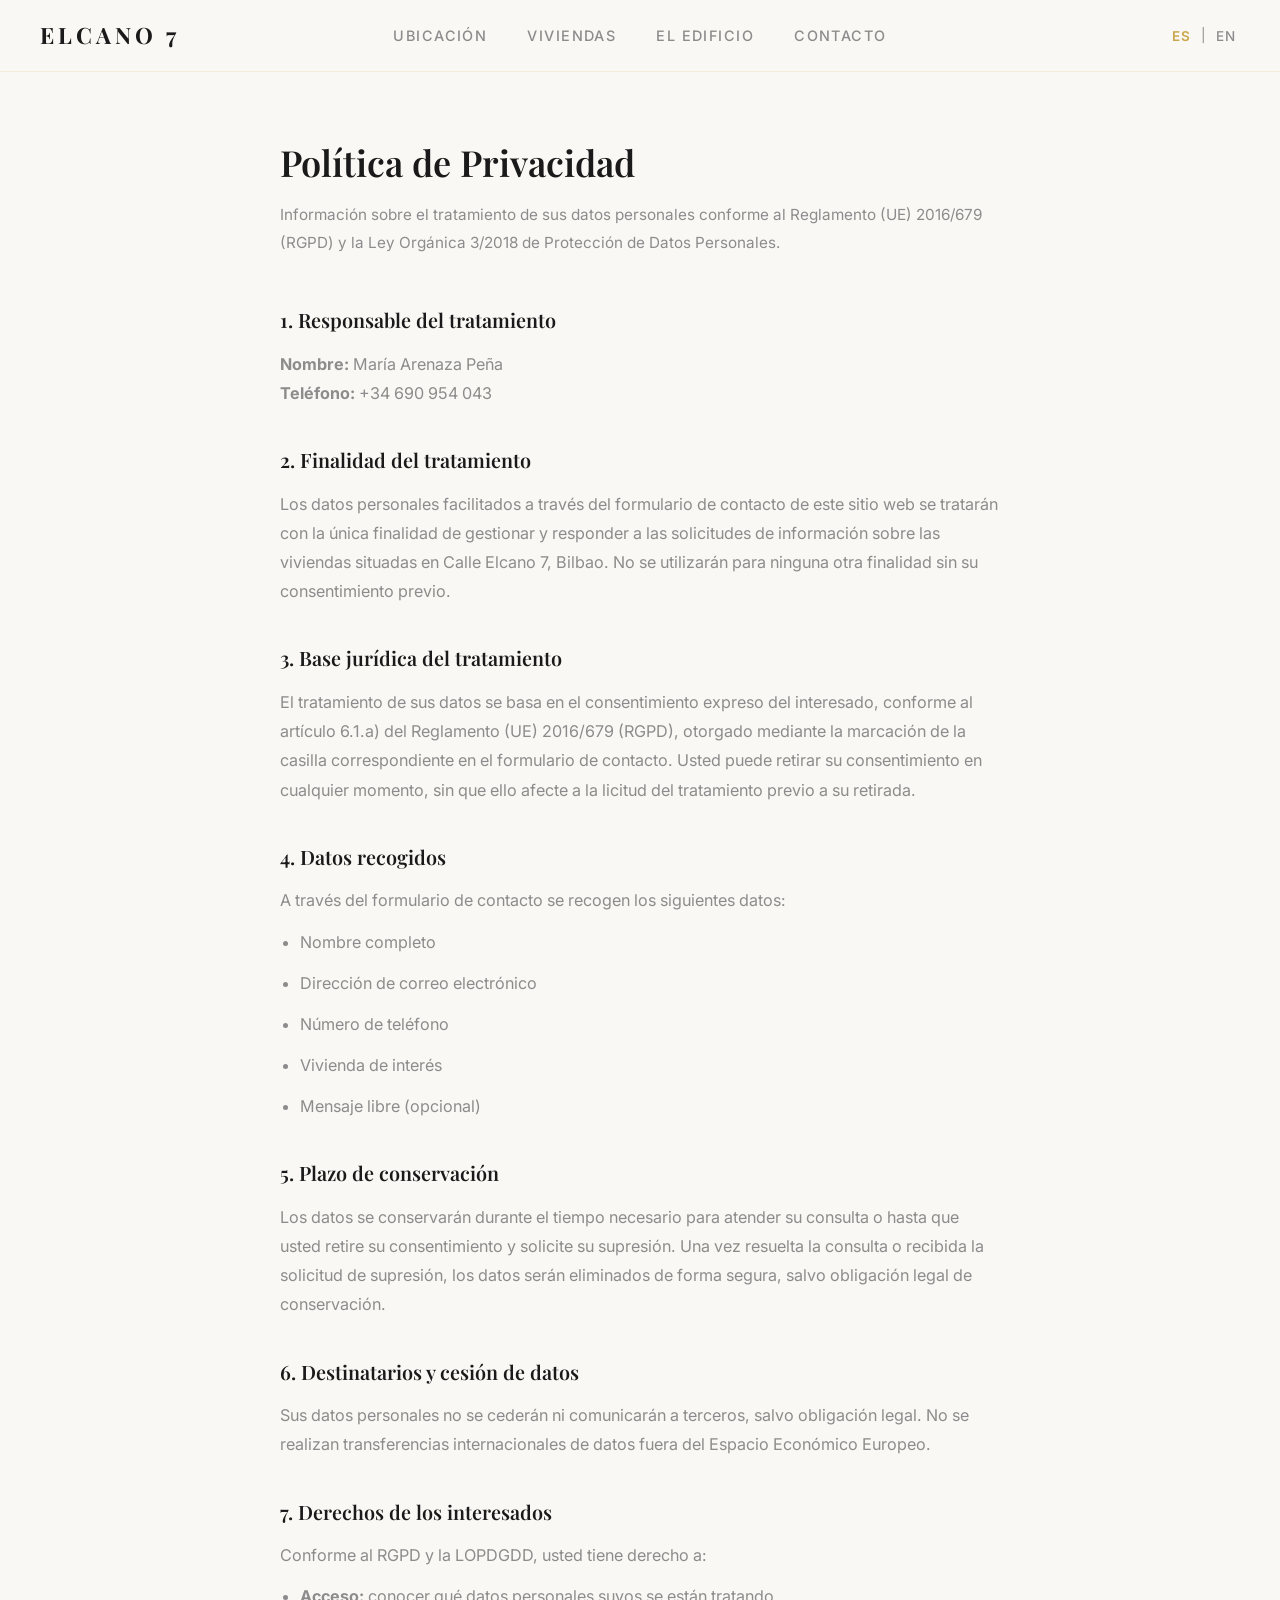
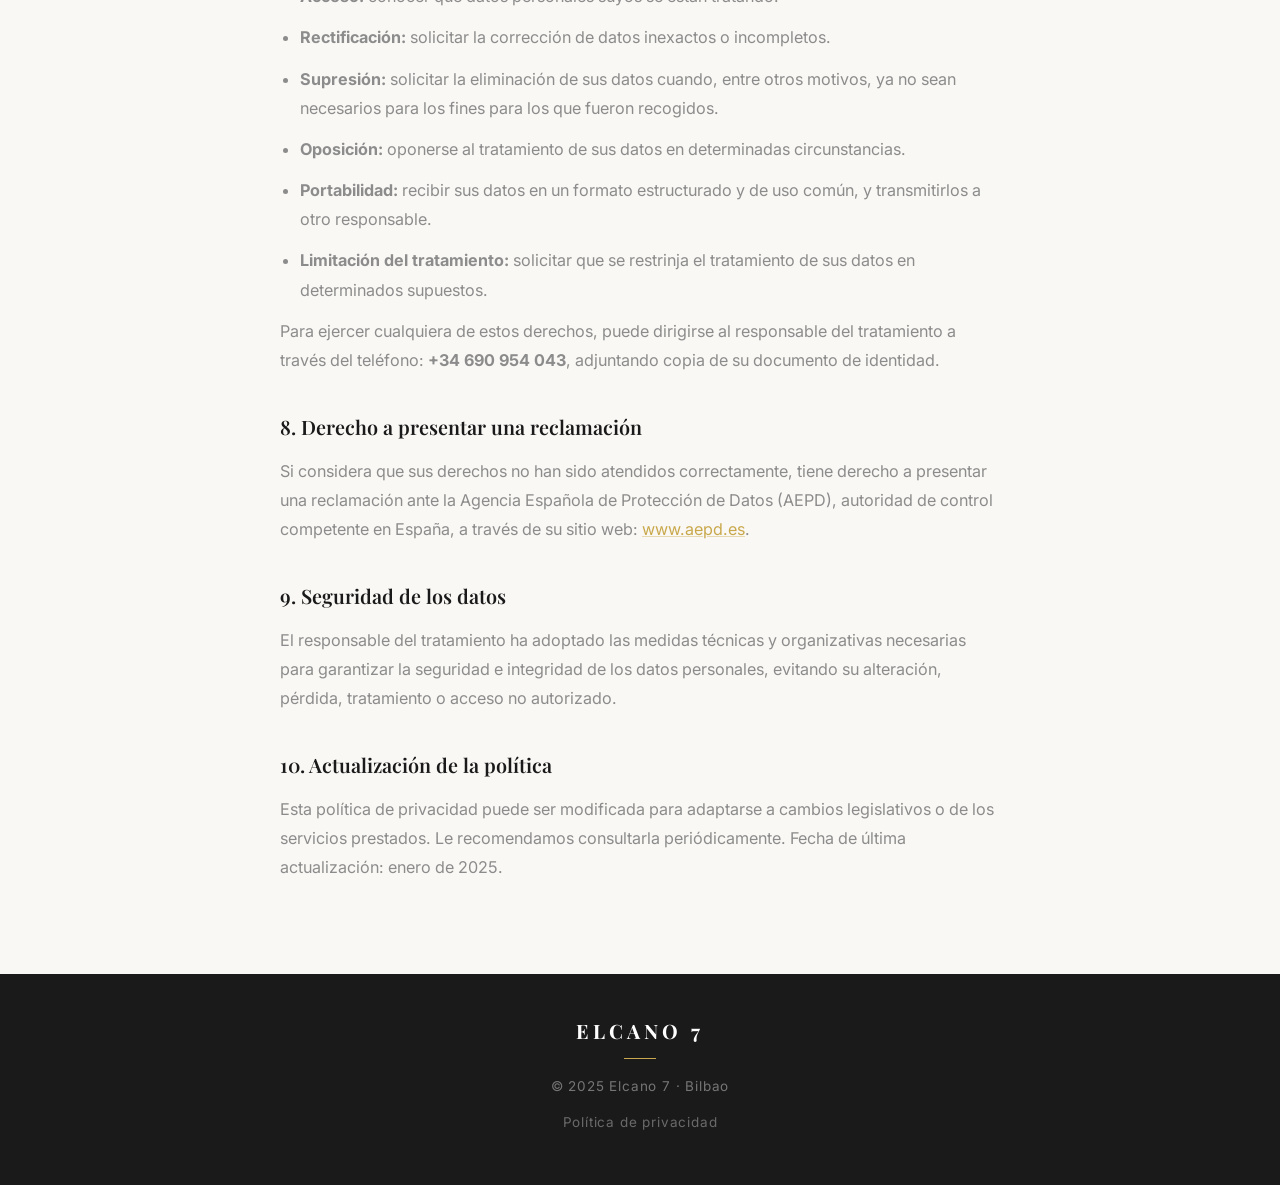
==== commit ac1dece7: "fix: sustituye email por teléfono en política de privacidad (ES+EN) Co-Authored-By: Claude Sonnet 4." ====
--- a/privacy.html
+++ b/privacy.html
@@ -64,7 +64,7 @@
     <h2>1. Responsable del tratamiento</h2>
     <p>
       <strong>Nombre:</strong> María Arenaza Peña<br>
-      <strong>Correo electrónico:</strong> maria.arenaza@gmail.com
+      <strong>Teléfono:</strong> +34 690 954 043
     </p>
 
     <h2>2. Finalidad del tratamiento</h2>
@@ -99,7 +99,7 @@
       <li><strong>Portabilidad:</strong> recibir sus datos en un formato estructurado y de uso común, y transmitirlos a otro responsable.</li>
       <li><strong>Limitación del tratamiento:</strong> solicitar que se restrinja el tratamiento de sus datos en determinados supuestos.</li>
     </ul>
-    <p>Para ejercer cualquiera de estos derechos, puede dirigirse al responsable del tratamiento a través del correo electrónico: <strong>maria.arenaza@gmail.com</strong>, adjuntando copia de su documento de identidad.</p>
+    <p>Para ejercer cualquiera de estos derechos, puede dirigirse al responsable del tratamiento a través del teléfono: <strong>+34 690 954 043</strong>, adjuntando copia de su documento de identidad.</p>
 
     <h2>8. Derecho a presentar una reclamación</h2>
     <p>Si considera que sus derechos no han sido atendidos correctamente, tiene derecho a presentar una reclamación ante la Agencia Española de Protección de Datos (AEPD), autoridad de control competente en España, a través de su sitio web: <a href="https://www.aepd.es" target="_blank" rel="noopener noreferrer">www.aepd.es</a>.</p>
@@ -119,7 +119,7 @@
     <h2>1. Data Controller</h2>
     <p>
       <strong>Name:</strong> María Arenaza Peña<br>
-      <strong>Email:</strong> maria.arenaza@gmail.com
+      <strong>Phone:</strong> +34 690 954 043
     </p>
 
     <h2>2. Purpose of Processing</h2>
@@ -154,7 +154,7 @@
       <li><strong>Portability:</strong> receive your data in a structured, commonly used format and transmit it to another controller.</li>
       <li><strong>Restriction of processing:</strong> request that the processing of your data be restricted in certain cases.</li>
     </ul>
-    <p>To exercise any of these rights, please contact the data controller at: <strong>maria.arenaza@gmail.com</strong>, attaching a copy of your identity document.</p>
+    <p>To exercise any of these rights, please contact the data controller by phone: <strong>+34 690 954 043</strong>, attaching a copy of your identity document.</p>
 
     <h2>8. Right to Lodge a Complaint</h2>
     <p>If you believe your rights have not been properly attended to, you have the right to lodge a complaint with the Spanish Data Protection Agency (AEPD), the competent supervisory authority in Spain, through its website: <a href="https://www.aepd.es" target="_blank" rel="noopener noreferrer">www.aepd.es</a>.</p>
--- a/css/styles.css
+++ b/css/styles.css
@@ -26,6 +26,7 @@
 
   --font-serif: 'Playfair Display', Georgia, serif;
   --font-sans:  'Inter', system-ui, sans-serif;
+  --font-brand: 'Helvetica Neue', Helvetica, Arial, sans-serif;
 
   --nav-h: 72px;
   --max-w: 1200px;
@@ -36,7 +37,7 @@
 
 html {
   scroll-behavior: smooth;
-  font-size: 16px;
+  font-size: 18px;
 }
 
 body {
@@ -125,6 +126,11 @@
   letter-spacing: 0.18em;
   color: var(--text);
   flex-shrink: 0;
+  line-height: 1;
+}
+.logo-7 {
+  color: var(--gold);
+  vertical-align: text-top;
 }
 
 .nav-links {
@@ -307,7 +313,10 @@
   padding: 6px 16px;
   margin-bottom: 28px;
   font-family: var(--font-sans);
-  font-weight: 400;
+  font-weight: 500;
+  background: rgba(255, 255, 255, 0.15);
+  backdrop-filter: blur(6px);
+  -webkit-backdrop-filter: blur(6px);
 }
 
 .hero-content h1 {
@@ -317,6 +326,7 @@
   letter-spacing: 0.25em;
   line-height: 1;
   margin-bottom: 20px;
+  white-space: nowrap;
 }
 
 .hero-content .hero-subtitle {
@@ -432,9 +442,9 @@
 }
 
 .section-text {
-  font-size: 0.95rem;
-  color: var(--secondary);
-  line-height: 1.85;
+  font-size: 1rem;
+  color: var(--secondary);
+  line-height: 1.9;
   max-width: 520px;
 }
 
@@ -647,9 +657,9 @@
   display: flex;
   align-items: flex-start;
   gap: 10px;
-  font-size: 0.875rem;
-  color: var(--secondary);
-  line-height: 1.5;
+  font-size: 1rem;
+  color: var(--secondary);
+  line-height: 1.6;
 }
 
 .caracteristicas li::before {
@@ -753,6 +763,17 @@
   max-width: var(--max-w-form);
   margin: 0 auto 56px;
 }
+
+.contact-phone {
+  display: inline-block;
+  margin-top: 20px;
+  font-family: var(--font-serif);
+  font-size: 1.5rem;
+  letter-spacing: 0.12em;
+  color: var(--gold);
+  text-decoration: none;
+}
+.contact-phone:hover { opacity: 0.8; }
 
 #contact-form {
   max-width: var(--max-w-form);
@@ -788,7 +809,7 @@
   border-bottom: 1px solid var(--border);
   padding: 10px 0 10px;
   font-family: var(--font-sans);
-  font-size: 0.9rem;
+  font-size: 1rem;
   color: var(--text);
   outline: none;
   transition: border-color var(--transition);
@@ -943,6 +964,7 @@
   letter-spacing: 0.2em;
   color: #fff;
   margin-bottom: 12px;
+  line-height: 1;
 }
 
 .footer-divider {
@@ -951,6 +973,17 @@
   background: var(--gold);
   margin: 16px auto;
 }
+
+.footer-phone {
+  display: block;
+  font-family: var(--font-serif);
+  font-size: 1rem;
+  letter-spacing: 0.15em;
+  color: var(--gold);
+  text-decoration: none;
+  margin-bottom: 16px;
+}
+.footer-phone:hover { color: #fff; }
 
 footer p {
   font-size: 0.75rem;
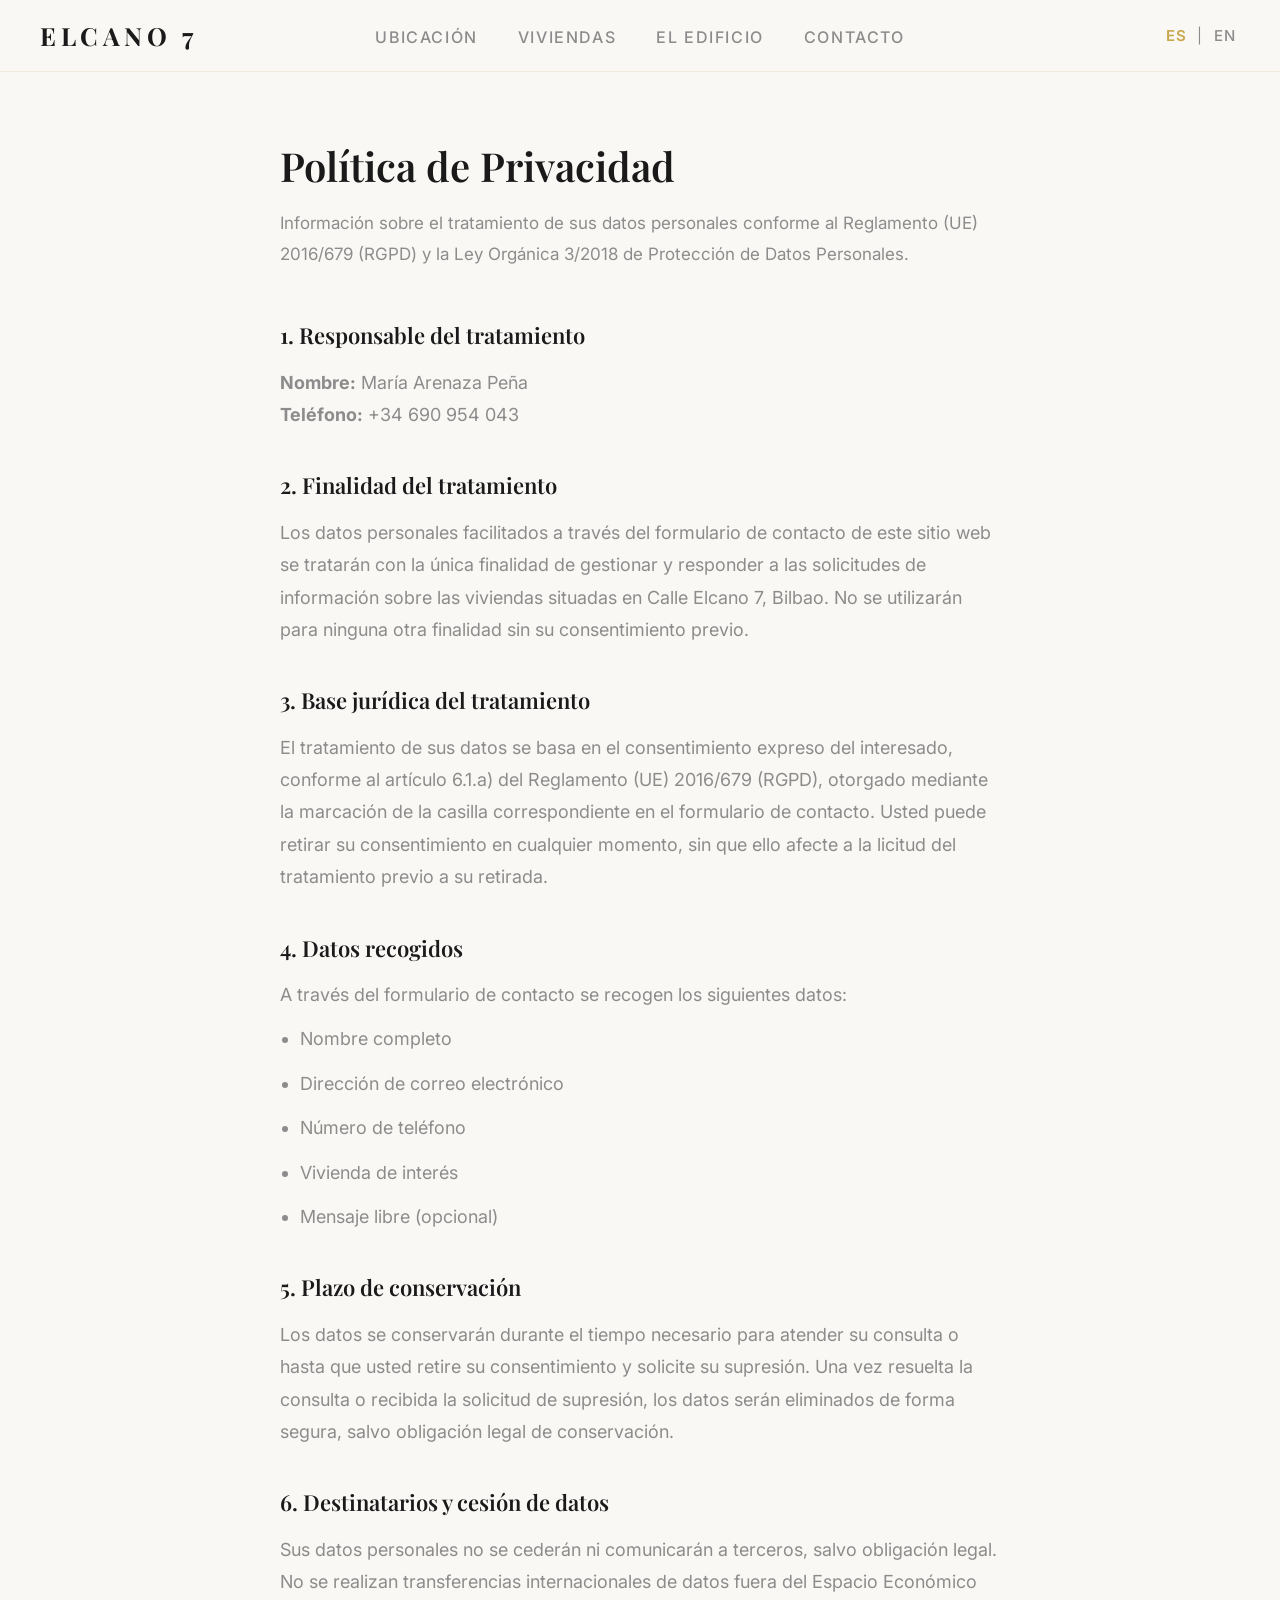
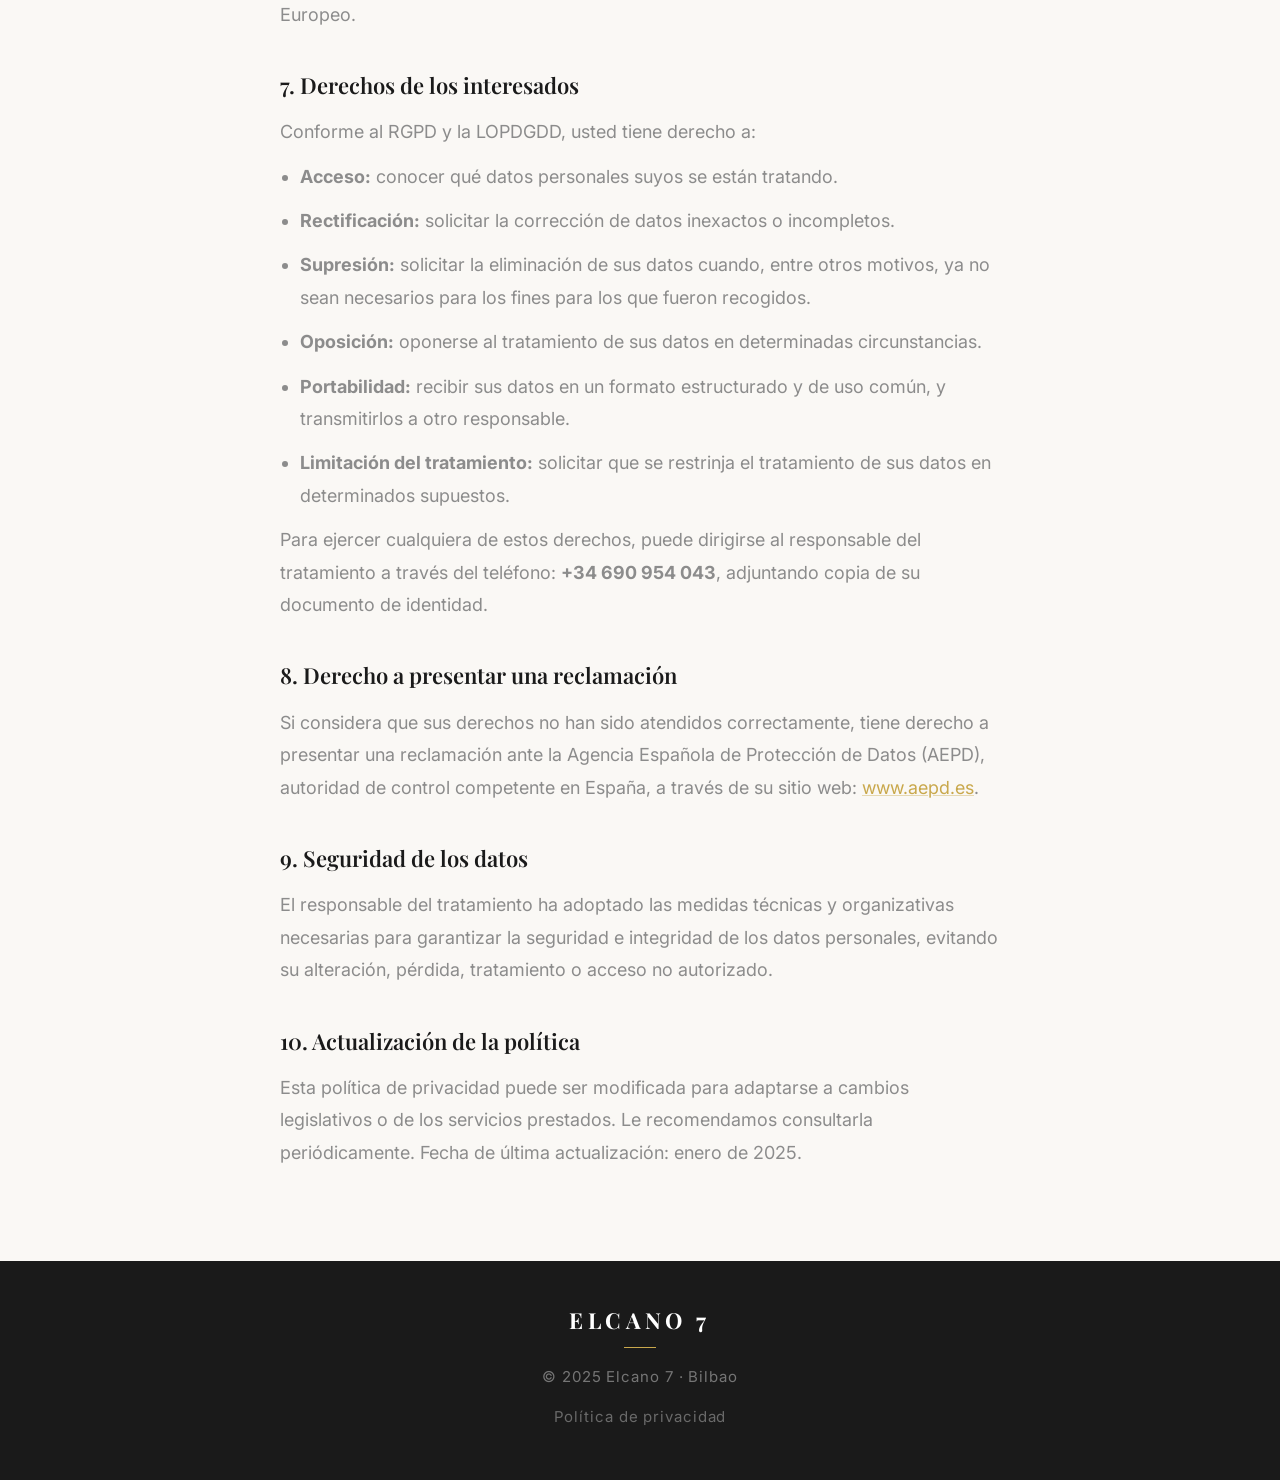
==== commit afa70898: "Add Vercel Web Analytics script to all pages Co-Authored-By: Claude Sonnet 4.6 <noreply@anthropic.co" ====
--- a/privacy.html
+++ b/privacy.html
@@ -180,6 +180,7 @@
 
 <!-- Scripts -->
 <script src="js/main.js"></script>
+<script defer src="/_vercel/insights/script.js"></script>
 
 </body>
 </html>
--- a/css/styles.css
+++ b/css/styles.css
@@ -37,7 +37,7 @@
 
 html {
   scroll-behavior: smooth;
-  font-size: 18px;
+  font-size: 20px;
 }
 
 body {
